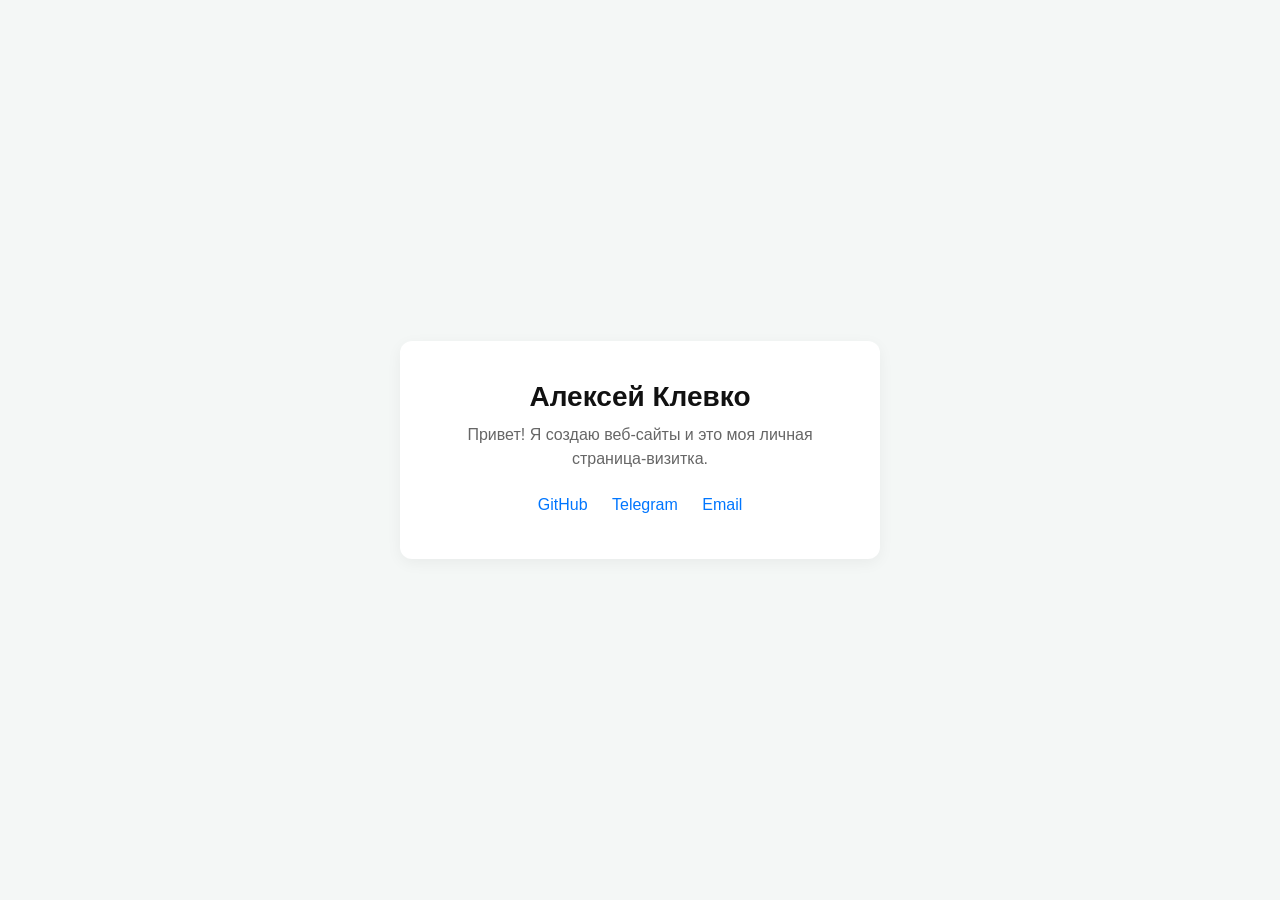
==== src/index.html @ dbcfb9eb "change css location" ====
<!DOCTYPE html>
<html lang="ru">
<head>
    <meta charset="UTF-8">
    <meta name="viewport" content="width=device-width, initial-scale=1.0">
    <title>Моя визитка</title>
    <link rel="stylesheet" href="css/style.css">
</head>
<body>

    <div class="card">
        <h1>Алексей Клевко</h1> 
        
        <!-- Небольшое описание -->
        <p>Привет! Я создаю веб-сайты и это моя личная страница-визитка.</p>
        
        <div class="links">
            <a href="https://github.com" target="_blank">GitHub</a>
            <a href="https://t.me" target="_blank">Telegram</a>
            <a href="mailto:your-email@example.com">Email</a>
        </div>
    </div>

</body>
</html>
---- src/css/style.css ----
body {
    font-family: -apple-system, BlinkMacSystemFont, "Segoe UI", Roboto, Helvetica, Arial, sans-serif;
    background-color: #f4f7f6;
    color: #333;
    margin: 0;
    padding: 0;
    display: flex;
    justify-content: center;
    align-items: center;
    min-height: 100vh;
}
.card {
    background: white;
    padding: 40px;
    border-radius: 12px;
    box-shadow: 0 4px 15px rgba(0,0,0,0.05);
    text-align: center;
    max-width: 400px;
    width: 100%;
}
h1 {
    margin: 0 0 10px 0;
    font-size: 28px;
    color: #111;
}
p {
    color: #666;
    font-size: 16px;
    line-height: 1.5;
    margin: 0 0 20px 0;
}
.links a {
    display: inline-block;
    margin: 5px 10px;
    color: #0076ff;
    text-decoration: none;
    font-weight: 500;
}
.links a:hover {
    text-decoration: underline;
}
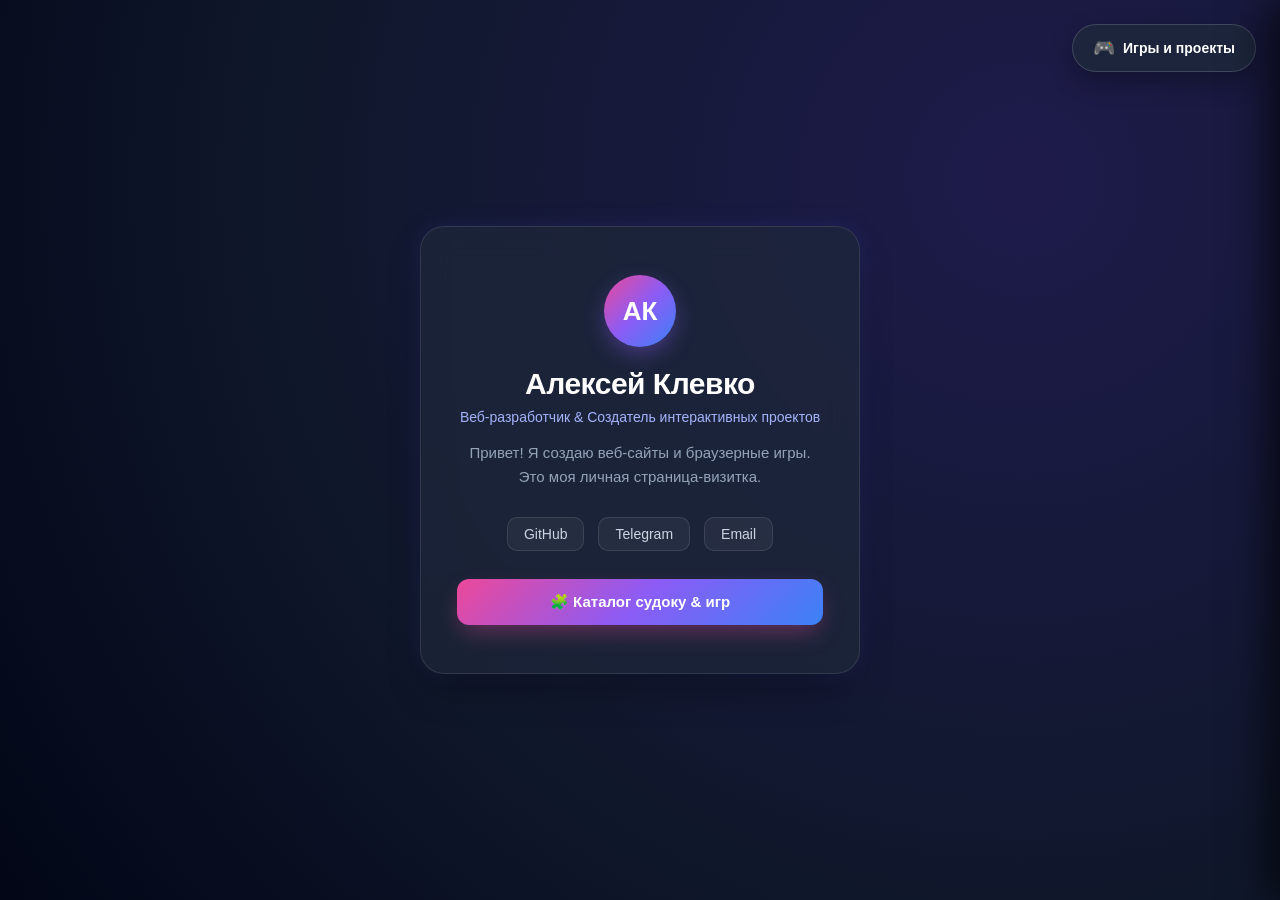
==== commit 76cf5348: "sudoku 1.0" ====
--- a/src/index.html
+++ b/src/index.html
@@ -3,23 +3,142 @@
 <head>
     <meta charset="UTF-8">
     <meta name="viewport" content="width=device-width, initial-scale=1.0">
-    <title>Моя визитка</title>
+    <title>Алексей Клевко | Визитка & Проекты</title>
     <link rel="stylesheet" href="css/style.css">
 </head>
 <body>
 
-    <div class="card">
+    <!-- Кнопка вызова боковой панели справа -->
+    <button id="open-drawer-btn" class="drawer-toggle-btn" aria-label="Открыть проекты и игры">
+        <span class="btn-icon">🎮</span>
+        <span class="btn-text">Игры и проекты</span>
+    </button>
+
+    <!-- Основная карточка-визитка -->
+    <main class="card">
+        <div class="avatar-circle">АК</div>
         <h1>Алексей Клевко</h1> 
-        
-        <!-- Небольшое описание -->
-        <p>Привет! Я создаю веб-сайты и это моя личная страница-визитка.</p>
+        <p class="tagline">Веб-разработчик & Создатель интерактивных проектов</p>
+        <p class="bio">Привет! Я создаю веб-сайты и браузерные игры. Это моя личная страница-визитка.</p>
         
         <div class="links">
-            <a href="https://github.com" target="_blank">GitHub</a>
-            <a href="https://t.me" target="_blank">Telegram</a>
+            <a href="https://github.com" target="_blank" rel="noopener">GitHub</a>
+            <a href="https://t.me" target="_blank" rel="noopener">Telegram</a>
             <a href="mailto:your-email@example.com">Email</a>
         </div>
-    </div>
 
+        <button id="quick-play-btn" class="quick-play-link">
+            <span>🧩 Каталог судоку & игр</span>
+        </button>
+    </main>
+
+    <!-- Затемнение фона при открытом меню -->
+    <div id="drawer-backdrop" class="drawer-backdrop"></div>
+
+    <!-- Боковая панель справа -->
+    <aside id="side-drawer" class="side-drawer" aria-hidden="true">
+        <div class="drawer-header">
+            <div class="drawer-title-group">
+                <span class="drawer-icon">🎮</span>
+                <h2>Каталог игр</h2>
+            </div>
+            <button id="close-drawer-btn" class="drawer-close-btn" aria-label="Закрыть панель">&times;</button>
+        </div>
+
+        <div class="drawer-content">
+            <!-- Категория 1: Судоку -->
+            <div class="category-block">
+                <div class="category-header">
+                    <span class="category-icon">🧩</span>
+                    <span class="category-title">Категория: Судоку</span>
+                </div>
+
+                <!-- Главная игра: Super Sudoku (8 в 1) -->
+                <div class="project-card featured">
+                    <div class="card-badge">Хит • 8 в 1</div>
+                    <div class="card-preview sudoku-preview">
+                        <span class="preview-mini-grid">🧩</span>
+                    </div>
+                    <h3>Super Sudoku</h3>
+                    <p>Грандиозный кольцевой пазл из 8 пересекающихся видов судоку. Общие блоки 3×3, режим Quick Focus для смартфонов и ПК!</p>
+                    <div class="card-tags">
+                        <span>Кольцо 8-в-1</span>
+                        <span>576 ячеек</span>
+                        <span>Carykh</span>
+                    </div>
+                    <a href="sudoku.html?mode=super" class="btn-play">
+                        <span>Играть в Super Sudoku</span>
+                        <svg width="18" height="18" viewBox="0 0 24 24" fill="none" stroke="currentColor" stroke-width="2" stroke-linecap="round" stroke-linejoin="round"><path d="M5 12h14M12 5l7 7-7 7"/></svg>
+                    </a>
+                </div>
+
+                <!-- 8 судоку по отдельности -->
+                <div class="standalone-sudoku-block">
+                    <div class="standalone-header">
+                        <h4>8 судоку по отдельности:</h4>
+                        <span class="standalone-subtitle">Играйте в любой вариант 9×9 автономно</span>
+                    </div>
+                    
+                    <div class="standalone-grid">
+                        <a href="single-sudoku.html?variant=normal" class="variant-item-link item-normal" title="Играть в Normal Sudoku">
+                            <span class="item-dot"></span>
+                            <span class="item-title">Normal Sudoku</span>
+                            <span class="item-tag">Классика →</span>
+                        </a>
+                        <a href="single-sudoku.html?variant=comparison" class="variant-item-link item-comparison" title="Играть в >Sudoku<">
+                            <span class="item-dot"></span>
+                            <span class="item-title">&gt;Sudoku&lt;</span>
+                            <span class="item-tag">Неравенства →</span>
+                        </a>
+                        <a href="single-sudoku.html?variant=killer" class="variant-item-link item-killer" title="Играть в Killer Sudoku">
+                            <span class="item-dot"></span>
+                            <span class="item-title">Killer Sudoku</span>
+                            <span class="item-tag">Суммы →</span>
+                        </a>
+                        <a href="single-sudoku.html?variant=sudoku_x" class="variant-item-link item-sudoku_x" title="Играть в Sudoku X">
+                            <span class="item-dot"></span>
+                            <span class="item-title">Sudoku X</span>
+                            <span class="item-tag">Диагонали →</span>
+                        </a>
+                        <a href="single-sudoku.html?variant=offset" class="variant-item-link item-offset" title="Играть в Offset Sudoku">
+                            <span class="item-dot"></span>
+                            <span class="item-title">Offset Sudoku</span>
+                            <span class="item-tag">Цвета →</span>
+                        </a>
+                        <a href="single-sudoku.html?variant=strange_boxes" class="variant-item-link item-strange_boxes" title="Играть в Strange Boxes">
+                            <span class="item-dot"></span>
+                            <span class="item-title">Strange Boxes</span>
+                            <span class="item-tag">Jigsaw →</span>
+                        </a>
+                        <a href="single-sudoku.html?variant=consecutive" class="variant-item-link item-consecutive" title="Играть в Consecutive Sudoku">
+                            <span class="item-dot"></span>
+                            <span class="item-title">Consecutive</span>
+                            <span class="item-tag">Мостики →</span>
+                        </a>
+                        <a href="single-sudoku.html?variant=addition" class="variant-item-link item-addition" title="Играть в Addition Sudoku">
+                            <span class="item-dot"></span>
+                            <span class="item-title">Addition Sudoku</span>
+                            <span class="item-tag">Суммарное →</span>
+                        </a>
+                    </div>
+                </div>
+            </div>
+
+            <!-- Категория 2: Другие игры -->
+            <div class="category-block">
+                <div class="category-header">
+                    <span class="category-icon">🎲</span>
+                    <span class="category-title">Категория: Другие игры</span>
+                </div>
+                <div class="project-card upcoming">
+                    <div class="card-badge coming-soon">В разработке</div>
+                    <h3>Новые головоломки</h3>
+                    <p>Здесь появятся логические мини-игры (2048, Нонограммы, Сапер и др.).</p>
+                </div>
+            </div>
+        </div>
+    </aside>
+
+    <script src="js/main.js"></script>
 </body>
 </html>
--- a/src/css/style.css
+++ b/src/css/style.css
@@ -1,41 +1,503 @@
+:root {
+    --primary: #4f46e5;
+    --primary-hover: #4338ca;
+    --bg: #0f172a;
+    --card-bg: rgba(30, 41, 59, 0.7);
+    --card-border: rgba(255, 255, 255, 0.1);
+    --text-main: #f8fafc;
+    --text-muted: #94a3b8;
+    --accent-sudoku: linear-gradient(135deg, #ec4899, #8b5cf6, #3b82f6);
+
+    /* Цвета 8 вариантов */
+    --c-normal: #fca5a5;
+    --c-comparison: #f472b6;
+    --c-killer: #86efac;
+    --c-sudoku_x: #93c5fd;
+    --c-offset: #c084fc;
+    --c-strange_boxes: #67e8f9;
+    --c-consecutive: #a3e635;
+    --c-addition: #fdba74;
+}
+
+* {
+    box-sizing: border-box;
+}
+
 body {
     font-family: -apple-system, BlinkMacSystemFont, "Segoe UI", Roboto, Helvetica, Arial, sans-serif;
-    background-color: #f4f7f6;
-    color: #333;
+    background: radial-gradient(circle at 80% 20%, #1e1b4b 0%, #0f172a 60%, #020617 100%);
+    color: var(--text-main);
     margin: 0;
-    padding: 0;
+    padding: 20px;
     display: flex;
     justify-content: center;
     align-items: center;
     min-height: 100vh;
-}
+    overflow-x: hidden;
+}
+
+/* Карточка визитки */
 .card {
-    background: white;
-    padding: 40px;
+    background: var(--card-bg);
+    backdrop-filter: blur(16px);
+    -webkit-backdrop-filter: blur(16px);
+    border: 1px solid var(--card-border);
+    padding: 48px 36px;
+    border-radius: 24px;
+    box-shadow: 0 20px 40px -15px rgba(0, 0, 0, 0.5), 0 0 25px rgba(99, 102, 241, 0.15);
+    text-align: center;
+    max-width: 440px;
+    width: 100%;
+    animation: fadeIn 0.6s ease-out;
+    position: relative;
+    z-index: 1;
+}
+
+@keyframes fadeIn {
+    from { opacity: 0; transform: translateY(20px); }
+    to { opacity: 1; transform: translateY(0); }
+}
+
+.avatar-circle {
+    width: 72px;
+    height: 72px;
+    margin: 0 auto 20px auto;
+    border-radius: 50%;
+    background: var(--accent-sudoku);
+    display: flex;
+    align-items: center;
+    justify-content: center;
+    font-size: 26px;
+    font-weight: 700;
+    color: white;
+    box-shadow: 0 8px 20px rgba(139, 92, 246, 0.35);
+}
+
+h1 {
+    margin: 0 0 8px 0;
+    font-size: 30px;
+    font-weight: 700;
+    letter-spacing: -0.5px;
+    color: #fff;
+}
+
+.tagline {
+    color: #a5b4fc;
+    font-size: 14px;
+    font-weight: 500;
+    margin: 0 0 16px 0;
+}
+
+.bio {
+    color: var(--text-muted);
+    font-size: 15px;
+    line-height: 1.6;
+    margin: 0 0 28px 0;
+}
+
+.links {
+    display: flex;
+    justify-content: center;
+    gap: 14px;
+    margin-bottom: 28px;
+}
+
+.links a {
+    display: inline-flex;
+    align-items: center;
+    padding: 8px 16px;
+    background: rgba(255, 255, 255, 0.05);
+    border: 1px solid rgba(255, 255, 255, 0.1);
+    border-radius: 10px;
+    color: #cbd5e1;
+    text-decoration: none;
+    font-size: 14px;
+    font-weight: 500;
+    transition: all 0.2s ease;
+}
+
+.links a:hover {
+    background: rgba(255, 255, 255, 0.12);
+    color: #fff;
+    transform: translateY(-2px);
+    border-color: rgba(255, 255, 255, 0.25);
+}
+
+.quick-play-link {
+    width: 100%;
+    padding: 14px 20px;
+    background: var(--accent-sudoku);
+    color: white;
+    border: none;
     border-radius: 12px;
-    box-shadow: 0 4px 15px rgba(0,0,0,0.05);
-    text-align: center;
-    max-width: 400px;
+    font-size: 15px;
+    font-weight: 600;
+    cursor: pointer;
+    box-shadow: 0 10px 25px -5px rgba(236, 72, 153, 0.4);
+    transition: all 0.2s ease;
+    display: flex;
+    align-items: center;
+    justify-content: center;
+    gap: 8px;
+}
+
+.quick-play-link:hover {
+    transform: translateY(-2px);
+    box-shadow: 0 14px 30px -5px rgba(236, 72, 153, 0.6);
+}
+
+/* Кнопка открытия боковой панели справа */
+.drawer-toggle-btn {
+    position: fixed;
+    top: 24px;
+    right: 24px;
+    z-index: 90;
+    display: flex;
+    align-items: center;
+    gap: 8px;
+    padding: 12px 20px;
+    background: rgba(30, 41, 59, 0.85);
+    backdrop-filter: blur(12px);
+    -webkit-backdrop-filter: blur(12px);
+    border: 1px solid rgba(255, 255, 255, 0.15);
+    color: #fff;
+    border-radius: 50px;
+    font-size: 14px;
+    font-weight: 600;
+    cursor: pointer;
+    box-shadow: 0 10px 25px rgba(0, 0, 0, 0.3);
+    transition: all 0.25s cubic-bezier(0.16, 1, 0.3, 1);
+}
+
+.drawer-toggle-btn:hover {
+    background: rgba(51, 65, 85, 0.95);
+    transform: scale(1.04);
+    border-color: rgba(255, 255, 255, 0.3);
+}
+
+.drawer-toggle-btn .btn-icon {
+    font-size: 18px;
+}
+
+/* Боковая панель (Drawer) справа */
+.side-drawer {
+    position: fixed;
+    top: 0;
+    right: 0;
+    bottom: 0;
+    width: 420px;
+    max-width: 92vw;
+    background: #0f172a;
+    border-left: 1px solid rgba(255, 255, 255, 0.1);
+    box-shadow: -15px 0 35px rgba(0, 0, 0, 0.6);
+    z-index: 100;
+    transform: translateX(100%);
+    transition: transform 0.35s cubic-bezier(0.16, 1, 0.3, 1);
+    display: flex;
+    flex-direction: column;
+}
+
+.side-drawer.open {
+    transform: translateX(0);
+}
+
+.drawer-backdrop {
+    position: fixed;
+    top: 0;
+    left: 0;
+    right: 0;
+    bottom: 0;
+    background: rgba(0, 0, 0, 0.6);
+    backdrop-filter: blur(4px);
+    z-index: 95;
+    opacity: 0;
+    pointer-events: none;
+    transition: opacity 0.3s ease;
+}
+
+.drawer-backdrop.active {
+    opacity: 1;
+    pointer-events: auto;
+}
+
+.drawer-header {
+    padding: 24px;
+    border-bottom: 1px solid rgba(255, 255, 255, 0.08);
+    display: flex;
+    justify-content: space-between;
+    align-items: center;
+}
+
+.drawer-title-group {
+    display: flex;
+    align-items: center;
+    gap: 10px;
+}
+
+.drawer-icon {
+    font-size: 22px;
+}
+
+.drawer-header h2 {
+    margin: 0;
+    font-size: 20px;
+    color: #fff;
+    font-weight: 700;
+}
+
+.drawer-close-btn {
+    background: none;
+    border: none;
+    color: var(--text-muted);
+    font-size: 30px;
+    cursor: pointer;
+    line-height: 1;
+    padding: 4px 8px;
+    border-radius: 8px;
+    transition: color 0.2s;
+}
+
+.drawer-close-btn:hover {
+    color: #fff;
+    background: rgba(255, 255, 255, 0.05);
+}
+
+.drawer-content {
+    padding: 20px 24px;
+    overflow-y: auto;
+    flex: 1;
+    display: flex;
+    flex-direction: column;
+    gap: 24px;
+}
+
+/* Блоки категорий */
+.category-block {
+    display: flex;
+    flex-direction: column;
+    gap: 14px;
+}
+
+.category-header {
+    display: flex;
+    align-items: center;
+    gap: 8px;
+    padding-bottom: 6px;
+    border-bottom: 1px solid rgba(255, 255, 255, 0.08);
+}
+
+.category-icon {
+    font-size: 16px;
+}
+
+.category-title {
+    font-size: 13px;
+    font-weight: 700;
+    text-transform: uppercase;
+    letter-spacing: 0.8px;
+    color: #a5b4fc;
+}
+
+/* Карточки проектов */
+.project-card {
+    background: rgba(30, 41, 59, 0.6);
+    border: 1px solid rgba(255, 255, 255, 0.08);
+    border-radius: 16px;
+    padding: 20px;
+    position: relative;
+    transition: all 0.25s ease;
+}
+
+.project-card.featured {
+    border-color: rgba(139, 92, 246, 0.4);
+    background: linear-gradient(180deg, rgba(30, 41, 59, 0.8) 0%, rgba(20, 24, 40, 0.9) 100%);
+    box-shadow: 0 8px 25px -5px rgba(139, 92, 246, 0.15);
+}
+
+.project-card.featured:hover {
+    transform: translateY(-3px);
+    border-color: rgba(139, 92, 246, 0.7);
+    box-shadow: 0 12px 30px -5px rgba(139, 92, 246, 0.3);
+}
+
+.card-badge {
+    position: absolute;
+    top: 14px;
+    right: 14px;
+    background: var(--accent-sudoku);
+    color: #fff;
+    font-size: 11px;
+    font-weight: 700;
+    padding: 4px 10px;
+    border-radius: 20px;
+    text-transform: uppercase;
+    letter-spacing: 0.5px;
+}
+
+.card-badge.coming-soon {
+    background: rgba(255, 255, 255, 0.1);
+    color: #94a3b8;
+}
+
+.card-preview {
+    height: 70px;
+    border-radius: 10px;
+    display: flex;
+    align-items: center;
+    justify-content: center;
+    margin-bottom: 14px;
+    background: rgba(15, 23, 42, 0.6);
+}
+
+.card-preview.sudoku-preview {
+    background: radial-gradient(circle at center, rgba(139, 92, 246, 0.2), transparent 70%);
+    border: 1px dashed rgba(139, 92, 246, 0.3);
+}
+
+.preview-mini-grid {
+    font-size: 32px;
+}
+
+.project-card h3 {
+    margin: 0 0 8px 0;
+    font-size: 18px;
+    color: #fff;
+    font-weight: 700;
+}
+
+.project-card p {
+    color: var(--text-muted);
+    font-size: 13.5px;
+    line-height: 1.5;
+    margin: 0 0 14px 0;
+}
+
+.card-tags {
+    display: flex;
+    flex-wrap: wrap;
+    gap: 6px;
+    margin-bottom: 18px;
+}
+
+.card-tags span {
+    background: rgba(255, 255, 255, 0.05);
+    color: #a5b4fc;
+    font-size: 11px;
+    padding: 3px 8px;
+    border-radius: 6px;
+}
+
+.btn-play {
+    display: flex;
+    align-items: center;
+    justify-content: center;
+    gap: 8px;
     width: 100%;
-}
-h1 {
-    margin: 0 0 10px 0;
-    font-size: 28px;
-    color: #111;
-}
-p {
-    color: #666;
-    font-size: 16px;
-    line-height: 1.5;
-    margin: 0 0 20px 0;
-}
-.links a {
-    display: inline-block;
-    margin: 5px 10px;
-    color: #0076ff;
+    padding: 12px 18px;
+    background: var(--accent-sudoku);
+    color: white;
     text-decoration: none;
-    font-weight: 500;
-}
-.links a:hover {
-    text-decoration: underline;
+    border-radius: 10px;
+    font-size: 14px;
+    font-weight: 600;
+    transition: all 0.2s ease;
+}
+
+.btn-play:hover {
+    filter: brightness(1.1);
+    transform: translateY(-1px);
+}
+
+/* Блок 8 отдельных судоку */
+.standalone-sudoku-block {
+    background: rgba(19, 27, 46, 0.7);
+    border: 1px solid rgba(255, 255, 255, 0.08);
+    border-radius: 16px;
+    padding: 16px;
+}
+
+.standalone-header h4 {
+    margin: 0 0 4px 0;
+    font-size: 15px;
+    color: #fff;
+}
+
+.standalone-subtitle {
+    font-size: 12px;
+    color: var(--text-muted);
+    display: block;
+    margin-bottom: 12px;
+}
+
+.standalone-grid {
+    display: grid;
+    grid-template-columns: repeat(2, 1fr);
+    gap: 8px;
+}
+
+.variant-item-link {
+    display: flex;
+    flex-direction: column;
+    padding: 10px 12px;
+    background: rgba(15, 23, 42, 0.8);
+    border: 1px solid rgba(255, 255, 255, 0.07);
+    border-radius: 10px;
+    text-decoration: none;
+    position: relative;
+    transition: all 0.2s ease;
+}
+
+.variant-item-link:hover {
+    background: rgba(30, 41, 59, 0.9);
+    transform: translateY(-2px);
+    border-color: rgba(255, 255, 255, 0.2);
+}
+
+.item-dot {
+    width: 8px;
+    height: 8px;
+    border-radius: 50%;
+    margin-bottom: 6px;
+}
+
+.item-normal .item-dot { background: var(--c-normal); box-shadow: 0 0 6px var(--c-normal); }
+.item-comparison .item-dot { background: var(--c-comparison); box-shadow: 0 0 6px var(--c-comparison); }
+.item-killer .item-dot { background: var(--c-killer); box-shadow: 0 0 6px var(--c-killer); }
+.item-sudoku_x .item-dot { background: var(--c-sudoku_x); box-shadow: 0 0 6px var(--c-sudoku_x); }
+.item-offset .item-dot { background: var(--c-offset); box-shadow: 0 0 6px var(--c-offset); }
+.item-strange_boxes .item-dot { background: var(--c-strange_boxes); box-shadow: 0 0 6px var(--c-strange_boxes); }
+.item-consecutive .item-dot { background: var(--c-consecutive); box-shadow: 0 0 6px var(--c-consecutive); }
+.item-addition .item-dot { background: var(--c-addition); box-shadow: 0 0 6px var(--c-addition); }
+
+.item-title {
+    font-size: 13px;
+    font-weight: 600;
+    color: #fff;
+    margin-bottom: 2px;
+}
+
+.item-tag {
+    font-size: 11px;
+    color: var(--text-muted);
+}
+
+.project-card.upcoming {
+    opacity: 0.7;
+}
+
+@media (max-width: 600px) {
+    .drawer-toggle-btn {
+        top: 16px;
+        right: 16px;
+        padding: 10px 16px;
+        font-size: 13px;
+    }
+
+    .card {
+        padding: 32px 24px;
+    }
+
+    .standalone-grid {
+        grid-template-columns: 1fr;
+    }
 }
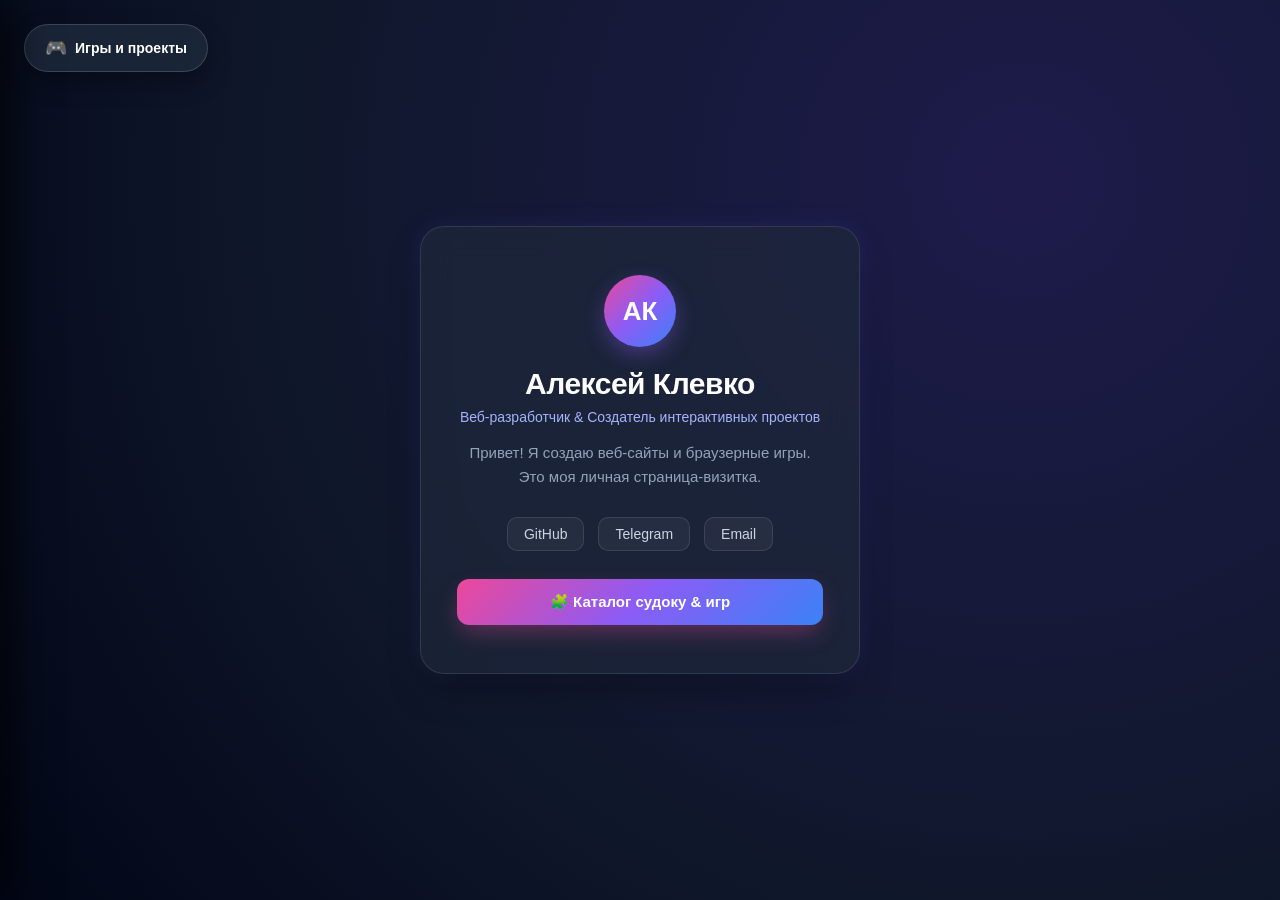
==== commit 7bb83b49: "little change dont know" ====
--- a/src/index.html
+++ b/src/index.html
@@ -8,7 +8,7 @@
 </head>
 <body>
 
-    <!-- Кнопка вызова боковой панели справа -->
+    <!-- Кнопка вызова боковой панели слева -->
     <button id="open-drawer-btn" class="drawer-toggle-btn" aria-label="Открыть проекты и игры">
         <span class="btn-icon">🎮</span>
         <span class="btn-text">Игры и проекты</span>
@@ -35,7 +35,7 @@
     <!-- Затемнение фона при открытом меню -->
     <div id="drawer-backdrop" class="drawer-backdrop"></div>
 
-    <!-- Боковая панель справа -->
+    <!-- Боковая панель слева -->
     <aside id="side-drawer" class="side-drawer" aria-hidden="true">
         <div class="drawer-header">
             <div class="drawer-title-group">
--- a/src/css/style.css
+++ b/src/css/style.css
@@ -146,11 +146,11 @@
     box-shadow: 0 14px 30px -5px rgba(236, 72, 153, 0.6);
 }
 
-/* Кнопка открытия боковой панели справа */
+/* Кнопка открытия боковой панели слева */
 .drawer-toggle-btn {
     position: fixed;
     top: 24px;
-    right: 24px;
+    left: 24px;
     z-index: 90;
     display: flex;
     align-items: center;
@@ -179,19 +179,20 @@
     font-size: 18px;
 }
 
-/* Боковая панель (Drawer) справа */
+/* Боковая панель (Drawer) слева */
 .side-drawer {
     position: fixed;
     top: 0;
-    right: 0;
+    left: 0;
+    right: auto;
     bottom: 0;
     width: 420px;
     max-width: 92vw;
     background: #0f172a;
-    border-left: 1px solid rgba(255, 255, 255, 0.1);
-    box-shadow: -15px 0 35px rgba(0, 0, 0, 0.6);
+    border-right: 1px solid rgba(255, 255, 255, 0.1);
+    box-shadow: 15px 0 35px rgba(0, 0, 0, 0.6);
     z-index: 100;
-    transform: translateX(100%);
+    transform: translateX(-100%);
     transition: transform 0.35s cubic-bezier(0.16, 1, 0.3, 1);
     display: flex;
     flex-direction: column;
@@ -488,7 +489,7 @@
 @media (max-width: 600px) {
     .drawer-toggle-btn {
         top: 16px;
-        right: 16px;
+        left: 16px;
         padding: 10px 16px;
         font-size: 13px;
     }
